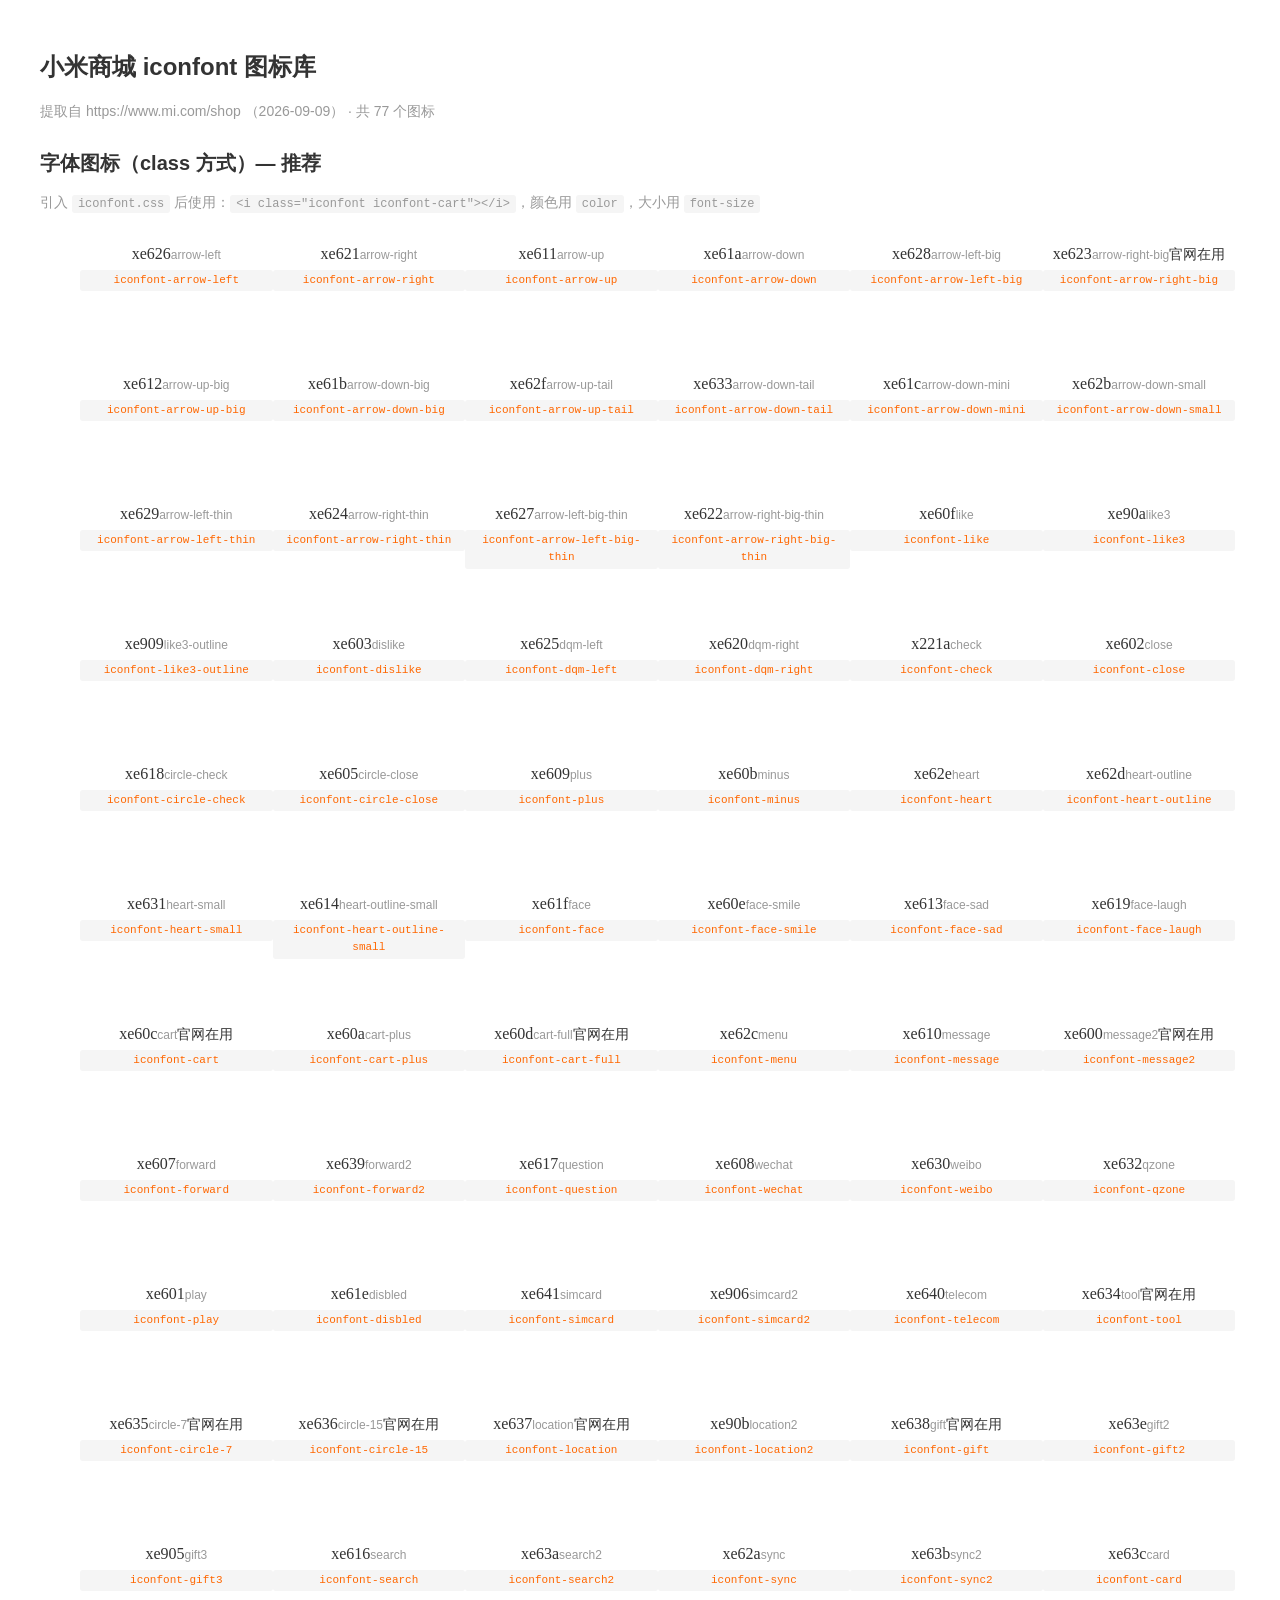
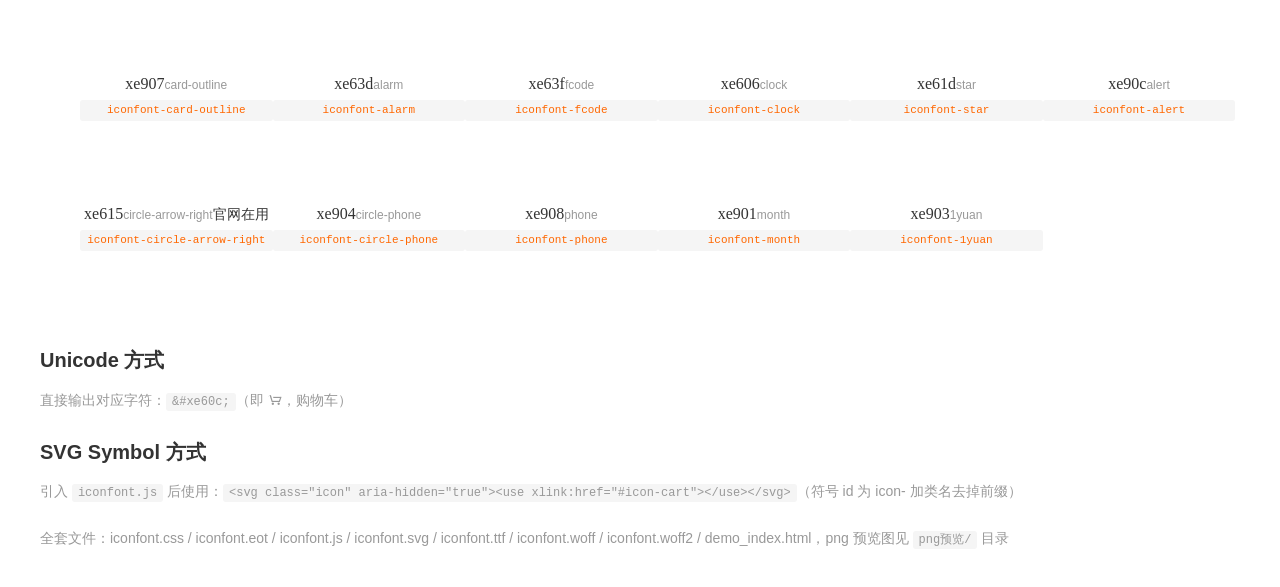
==== css/ikconfont/demo_index.html @ 2e435bc8 "上传" ====
<!DOCTYPE html>
<html lang="zh-CN">
<head>
<meta charset="UTF-8">
<title>iconfont 图标库 — 小米商城</title>
<link rel="stylesheet" href="reset.css">
<link rel="stylesheet" href="demo.css">
<link rel="stylesheet" href="iconfont.css">
</head>
<body>
<div class="main">
  <h1 style="font-size:24px;margin-bottom:8px">小米商城 iconfont 图标库</h1>
  <p class="sub-title">提取自 https://www.mi.com/shop （2026-09-09） · 共 77 个图标</p>

  <h2 class="title">字体图标（class 方式）— 推荐</h2>
  <div class="sub-title">引入 <code>iconfont.css</code> 后使用：<code>&lt;i class="iconfont iconfont-cart"&gt;&lt;/i&gt;</code>，颜色用 <code>color</code>，大小用 <code>font-size</code></div>
  <ul class="icon_lists">
<li><i class="iconfont iconfont-arrow-left"></i><span class="name">arrow-left</span><code class="code">iconfont-arrow-left</code></li>
<li><i class="iconfont iconfont-arrow-right"></i><span class="name">arrow-right</span><code class="code">iconfont-arrow-right</code></li>
<li><i class="iconfont iconfont-arrow-up"></i><span class="name">arrow-up</span><code class="code">iconfont-arrow-up</code></li>
<li><i class="iconfont iconfont-arrow-down"></i><span class="name">arrow-down</span><code class="code">iconfont-arrow-down</code></li>
<li><i class="iconfont iconfont-arrow-left-big"></i><span class="name">arrow-left-big</span><code class="code">iconfont-arrow-left-big</code></li>
<li><i class="iconfont iconfont-arrow-right-big"></i><span class="name">arrow-right-big</span><span class="used-badge">官网在用</span><code class="code">iconfont-arrow-right-big</code></li>
<li><i class="iconfont iconfont-arrow-up-big"></i><span class="name">arrow-up-big</span><code class="code">iconfont-arrow-up-big</code></li>
<li><i class="iconfont iconfont-arrow-down-big"></i><span class="name">arrow-down-big</span><code class="code">iconfont-arrow-down-big</code></li>
<li><i class="iconfont iconfont-arrow-up-tail"></i><span class="name">arrow-up-tail</span><code class="code">iconfont-arrow-up-tail</code></li>
<li><i class="iconfont iconfont-arrow-down-tail"></i><span class="name">arrow-down-tail</span><code class="code">iconfont-arrow-down-tail</code></li>
<li><i class="iconfont iconfont-arrow-down-mini"></i><span class="name">arrow-down-mini</span><code class="code">iconfont-arrow-down-mini</code></li>
<li><i class="iconfont iconfont-arrow-down-small"></i><span class="name">arrow-down-small</span><code class="code">iconfont-arrow-down-small</code></li>
<li><i class="iconfont iconfont-arrow-left-thin"></i><span class="name">arrow-left-thin</span><code class="code">iconfont-arrow-left-thin</code></li>
<li><i class="iconfont iconfont-arrow-right-thin"></i><span class="name">arrow-right-thin</span><code class="code">iconfont-arrow-right-thin</code></li>
<li><i class="iconfont iconfont-arrow-left-big-thin"></i><span class="name">arrow-left-big-thin</span><code class="code">iconfont-arrow-left-big-thin</code></li>
<li><i class="iconfont iconfont-arrow-right-big-thin"></i><span class="name">arrow-right-big-thin</span><code class="code">iconfont-arrow-right-big-thin</code></li>
<li><i class="iconfont iconfont-like"></i><span class="name">like</span><code class="code">iconfont-like</code></li>
<li><i class="iconfont iconfont-like3"></i><span class="name">like3</span><code class="code">iconfont-like3</code></li>
<li><i class="iconfont iconfont-like3-outline"></i><span class="name">like3-outline</span><code class="code">iconfont-like3-outline</code></li>
<li><i class="iconfont iconfont-dislike"></i><span class="name">dislike</span><code class="code">iconfont-dislike</code></li>
<li><i class="iconfont iconfont-dqm-left"></i><span class="name">dqm-left</span><code class="code">iconfont-dqm-left</code></li>
<li><i class="iconfont iconfont-dqm-right"></i><span class="name">dqm-right</span><code class="code">iconfont-dqm-right</code></li>
<li><i class="iconfont iconfont-check"></i><span class="name">check</span><code class="code">iconfont-check</code></li>
<li><i class="iconfont iconfont-close"></i><span class="name">close</span><code class="code">iconfont-close</code></li>
<li><i class="iconfont iconfont-circle-check"></i><span class="name">circle-check</span><code class="code">iconfont-circle-check</code></li>
<li><i class="iconfont iconfont-circle-close"></i><span class="name">circle-close</span><code class="code">iconfont-circle-close</code></li>
<li><i class="iconfont iconfont-plus"></i><span class="name">plus</span><code class="code">iconfont-plus</code></li>
<li><i class="iconfont iconfont-minus"></i><span class="name">minus</span><code class="code">iconfont-minus</code></li>
<li><i class="iconfont iconfont-heart"></i><span class="name">heart</span><code class="code">iconfont-heart</code></li>
<li><i class="iconfont iconfont-heart-outline"></i><span class="name">heart-outline</span><code class="code">iconfont-heart-outline</code></li>
<li><i class="iconfont iconfont-heart-small"></i><span class="name">heart-small</span><code class="code">iconfont-heart-small</code></li>
<li><i class="iconfont iconfont-heart-outline-small"></i><span class="name">heart-outline-small</span><code class="code">iconfont-heart-outline-small</code></li>
<li><i class="iconfont iconfont-face"></i><span class="name">face</span><code class="code">iconfont-face</code></li>
<li><i class="iconfont iconfont-face-smile"></i><span class="name">face-smile</span><code class="code">iconfont-face-smile</code></li>
<li><i class="iconfont iconfont-face-sad"></i><span class="name">face-sad</span><code class="code">iconfont-face-sad</code></li>
<li><i class="iconfont iconfont-face-laugh"></i><span class="name">face-laugh</span><code class="code">iconfont-face-laugh</code></li>
<li><i class="iconfont iconfont-cart"></i><span class="name">cart</span><span class="used-badge">官网在用</span><code class="code">iconfont-cart</code></li>
<li><i class="iconfont iconfont-cart-plus"></i><span class="name">cart-plus</span><code class="code">iconfont-cart-plus</code></li>
<li><i class="iconfont iconfont-cart-full"></i><span class="name">cart-full</span><span class="used-badge">官网在用</span><code class="code">iconfont-cart-full</code></li>
<li><i class="iconfont iconfont-menu"></i><span class="name">menu</span><code class="code">iconfont-menu</code></li>
<li><i class="iconfont iconfont-message"></i><span class="name">message</span><code class="code">iconfont-message</code></li>
<li><i class="iconfont iconfont-message2"></i><span class="name">message2</span><span class="used-badge">官网在用</span><code class="code">iconfont-message2</code></li>
<li><i class="iconfont iconfont-forward"></i><span class="name">forward</span><code class="code">iconfont-forward</code></li>
<li><i class="iconfont iconfont-forward2"></i><span class="name">forward2</span><code class="code">iconfont-forward2</code></li>
<li><i class="iconfont iconfont-question"></i><span class="name">question</span><code class="code">iconfont-question</code></li>
<li><i class="iconfont iconfont-wechat"></i><span class="name">wechat</span><code class="code">iconfont-wechat</code></li>
<li><i class="iconfont iconfont-weibo"></i><span class="name">weibo</span><code class="code">iconfont-weibo</code></li>
<li><i class="iconfont iconfont-qzone"></i><span class="name">qzone</span><code class="code">iconfont-qzone</code></li>
<li><i class="iconfont iconfont-play"></i><span class="name">play</span><code class="code">iconfont-play</code></li>
<li><i class="iconfont iconfont-disbled"></i><span class="name">disbled</span><code class="code">iconfont-disbled</code></li>
<li><i class="iconfont iconfont-simcard"></i><span class="name">simcard</span><code class="code">iconfont-simcard</code></li>
<li><i class="iconfont iconfont-simcard2"></i><span class="name">simcard2</span><code class="code">iconfont-simcard2</code></li>
<li><i class="iconfont iconfont-telecom"></i><span class="name">telecom</span><code class="code">iconfont-telecom</code></li>
<li><i class="iconfont iconfont-tool"></i><span class="name">tool</span><span class="used-badge">官网在用</span><code class="code">iconfont-tool</code></li>
<li><i class="iconfont iconfont-circle-7"></i><span class="name">circle-7</span><span class="used-badge">官网在用</span><code class="code">iconfont-circle-7</code></li>
<li><i class="iconfont iconfont-circle-15"></i><span class="name">circle-15</span><span class="used-badge">官网在用</span><code class="code">iconfont-circle-15</code></li>
<li><i class="iconfont iconfont-location"></i><span class="name">location</span><span class="used-badge">官网在用</span><code class="code">iconfont-location</code></li>
<li><i class="iconfont iconfont-location2"></i><span class="name">location2</span><code class="code">iconfont-location2</code></li>
<li><i class="iconfont iconfont-gift"></i><span class="name">gift</span><span class="used-badge">官网在用</span><code class="code">iconfont-gift</code></li>
<li><i class="iconfont iconfont-gift2"></i><span class="name">gift2</span><code class="code">iconfont-gift2</code></li>
<li><i class="iconfont iconfont-gift3"></i><span class="name">gift3</span><code class="code">iconfont-gift3</code></li>
<li><i class="iconfont iconfont-search"></i><span class="name">search</span><code class="code">iconfont-search</code></li>
<li><i class="iconfont iconfont-search2"></i><span class="name">search2</span><code class="code">iconfont-search2</code></li>
<li><i class="iconfont iconfont-sync"></i><span class="name">sync</span><code class="code">iconfont-sync</code></li>
<li><i class="iconfont iconfont-sync2"></i><span class="name">sync2</span><code class="code">iconfont-sync2</code></li>
<li><i class="iconfont iconfont-card"></i><span class="name">card</span><code class="code">iconfont-card</code></li>
<li><i class="iconfont iconfont-card-outline"></i><span class="name">card-outline</span><code class="code">iconfont-card-outline</code></li>
<li><i class="iconfont iconfont-alarm"></i><span class="name">alarm</span><code class="code">iconfont-alarm</code></li>
<li><i class="iconfont iconfont-fcode"></i><span class="name">fcode</span><code class="code">iconfont-fcode</code></li>
<li><i class="iconfont iconfont-clock"></i><span class="name">clock</span><code class="code">iconfont-clock</code></li>
<li><i class="iconfont iconfont-star"></i><span class="name">star</span><code class="code">iconfont-star</code></li>
<li><i class="iconfont iconfont-alert"></i><span class="name">alert</span><code class="code">iconfont-alert</code></li>
<li><i class="iconfont iconfont-circle-arrow-right"></i><span class="name">circle-arrow-right</span><span class="used-badge">官网在用</span><code class="code">iconfont-circle-arrow-right</code></li>
<li><i class="iconfont iconfont-circle-phone"></i><span class="name">circle-phone</span><code class="code">iconfont-circle-phone</code></li>
<li><i class="iconfont iconfont-phone"></i><span class="name">phone</span><code class="code">iconfont-phone</code></li>
<li><i class="iconfont iconfont-month"></i><span class="name">month</span><code class="code">iconfont-month</code></li>
<li><i class="iconfont iconfont-1yuan"></i><span class="name">1yuan</span><code class="code">iconfont-1yuan</code></li>
  </ul>

  <h2 class="title">Unicode 方式</h2>
  <div class="sub-title">直接输出对应字符：<code>&amp;#xe60c;</code>（即 <span style="font-family:iconfont">&#xe60c;</span>，购物车）</div>

  <h2 class="title">SVG Symbol 方式</h2>
  <div class="sub-title">引入 <code>iconfont.js</code> 后使用：<code>&lt;svg class="icon" aria-hidden="true"&gt;&lt;use xlink:href="#icon-cart"&gt;&lt;/use&gt;&lt;/svg&gt;</code>（符号 id 为 icon- 加类名去掉前缀）</div>

  <p class="sub-title" style="margin-top:24px">全套文件：iconfont.css / iconfont.eot / iconfont.js / iconfont.svg / iconfont.ttf / iconfont.woff / iconfont.woff2 / demo_index.html，png 预览图见 <code>png预览/</code> 目录</p>
</div>
</body>
</html>
---- css/ikconfont/demo.css ----
/* demo.css */
body,html{height:100%}
body{font-family:'Helvetica Neue',Helvetica,'PingFang SC','Microsoft YaHei',Arial,sans-serif;background:#fff;color:#333;font-size:14px;line-height:1.6}
.main{padding:24px 32px}
.icon_lists{overflow:hidden}
.icon_lists li{float:left;width:16.6%;height:110px;margin:10px 0;list-style:none;text-align:center;transition:background .2s}
.icon_lists li:hover{background:#f5f5f5;border-radius:6px}
.icon_lists .icon{font-size:36px;color:#333;line-height:1.2;margin-bottom:8px;display:block}
.icon_lists .name{font-size:12px;color:#999;word-break:break-all}
.icon_lists .code{display:block;margin-top:4px;font-size:11px;color:#ff6700}
.title{font-size:20px;font-weight:600;margin:24px 0 12px}
.sub-title{font-size:14px;color:#999;margin-bottom:16px}
.mark{background:#fffbe6;padding:2px 6px;border-radius:3px;font-size:12px;color:#ad6800}
code{font-family:Consolas,Menlo,monospace;background:#f5f5f5;padding:2px 6px;border-radius:3px;font-size:12px}
---- css/ikconfont/iconfont.css ----
/* 小米商城 iconfont 字体图标库 — 提取自 mi.com（2026-09-09） */
@font-face {
  font-family: "iconfont";
  src: url("iconfont.eot"); /* IE9 */
  src: url("iconfont.eot?#iefix") format("embedded-opentype"), /* IE6-IE8 */
       url("iconfont.woff2") format("woff2"),
       url("iconfont.woff") format("woff"),
       url("iconfont.ttf") format("truetype"),
       url("iconfont.svg#iconfont") format("svg"); /* iOS 4.1- */
  font-weight: normal;
  font-style: normal;
  font-display: block;
}

[class^="iconfont-"], [class*=" iconfont-"] {
  font-family: "iconfont" !important;
  font-size: 16px;
  font-style: normal;
  -webkit-font-smoothing: antialiased;
  -moz-osx-font-smoothing: grayscale;
}
.iconfont-arrow-left:before { content: "\xe626"; }
.iconfont-arrow-right:before { content: "\xe621"; }
.iconfont-arrow-up:before { content: "\xe611"; }
.iconfont-arrow-down:before { content: "\xe61a"; }
.iconfont-arrow-left-big:before { content: "\xe628"; }
.iconfont-arrow-right-big:before { content: "\xe623"; }
.iconfont-arrow-up-big:before { content: "\xe612"; }
.iconfont-arrow-down-big:before { content: "\xe61b"; }
.iconfont-arrow-up-tail:before { content: "\xe62f"; }
.iconfont-arrow-down-tail:before { content: "\xe633"; }
.iconfont-arrow-down-mini:before { content: "\xe61c"; }
.iconfont-arrow-down-small:before { content: "\xe62b"; }
.iconfont-arrow-left-thin:before { content: "\xe629"; }
.iconfont-arrow-right-thin:before { content: "\xe624"; }
.iconfont-arrow-left-big-thin:before { content: "\xe627"; }
.iconfont-arrow-right-big-thin:before { content: "\xe622"; }
.iconfont-like:before { content: "\xe60f"; }
.iconfont-like3:before { content: "\xe90a"; }
.iconfont-like3-outline:before { content: "\xe909"; }
.iconfont-dislike:before { content: "\xe603"; }
.iconfont-dqm-left:before { content: "\xe625"; }
.iconfont-dqm-right:before { content: "\xe620"; }
.iconfont-check:before { content: "\x221a"; }
.iconfont-close:before { content: "\xe602"; }
.iconfont-circle-check:before { content: "\xe618"; }
.iconfont-circle-close:before { content: "\xe605"; }
.iconfont-plus:before { content: "\xe609"; }
.iconfont-minus:before { content: "\xe60b"; }
.iconfont-heart:before { content: "\xe62e"; }
.iconfont-heart-outline:before { content: "\xe62d"; }
.iconfont-heart-small:before { content: "\xe631"; }
.iconfont-heart-outline-small:before { content: "\xe614"; }
.iconfont-face:before { content: "\xe61f"; }
.iconfont-face-smile:before { content: "\xe60e"; }
.iconfont-face-sad:before { content: "\xe613"; }
.iconfont-face-laugh:before { content: "\xe619"; }
.iconfont-cart:before { content: "\xe60c"; }
.iconfont-cart-plus:before { content: "\xe60a"; }
.iconfont-cart-full:before { content: "\xe60d"; }
.iconfont-menu:before { content: "\xe62c"; }
.iconfont-message:before { content: "\xe610"; }
.iconfont-message2:before { content: "\xe600"; }
.iconfont-forward:before { content: "\xe607"; }
.iconfont-forward2:before { content: "\xe639"; }
.iconfont-question:before { content: "\xe617"; }
.iconfont-wechat:before { content: "\xe608"; }
.iconfont-weibo:before { content: "\xe630"; }
.iconfont-qzone:before { content: "\xe632"; }
.iconfont-play:before { content: "\xe601"; }
.iconfont-disbled:before { content: "\xe61e"; }
.iconfont-simcard:before { content: "\xe641"; }
.iconfont-simcard2:before { content: "\xe906"; }
.iconfont-telecom:before { content: "\xe640"; }
.iconfont-tool:before { content: "\xe634"; }
.iconfont-circle-7:before { content: "\xe635"; }
.iconfont-circle-15:before { content: "\xe636"; }
.iconfont-location:before { content: "\xe637"; }
.iconfont-location2:before { content: "\xe90b"; }
.iconfont-gift:before { content: "\xe638"; }
.iconfont-gift2:before { content: "\xe63e"; }
.iconfont-gift3:before { content: "\xe905"; }
.iconfont-search:before { content: "\xe616"; }
.iconfont-search2:before { content: "\xe63a"; }
.iconfont-sync:before { content: "\xe62a"; }
.iconfont-sync2:before { content: "\xe63b"; }
.iconfont-card:before { content: "\xe63c"; }
.iconfont-card-outline:before { content: "\xe907"; }
.iconfont-alarm:before { content: "\xe63d"; }
.iconfont-fcode:before { content: "\xe63f"; }
.iconfont-clock:before { content: "\xe606"; }
.iconfont-star:before { content: "\xe61d"; }
.iconfont-alert:before { content: "\xe90c"; }
.iconfont-circle-arrow-right:before { content: "\xe615"; }
.iconfont-circle-phone:before { content: "\xe904"; }
.iconfont-phone:before { content: "\xe908"; }
.iconfont-month:before { content: "\xe901"; }
.iconfont-1yuan:before { content: "\xe903"; }
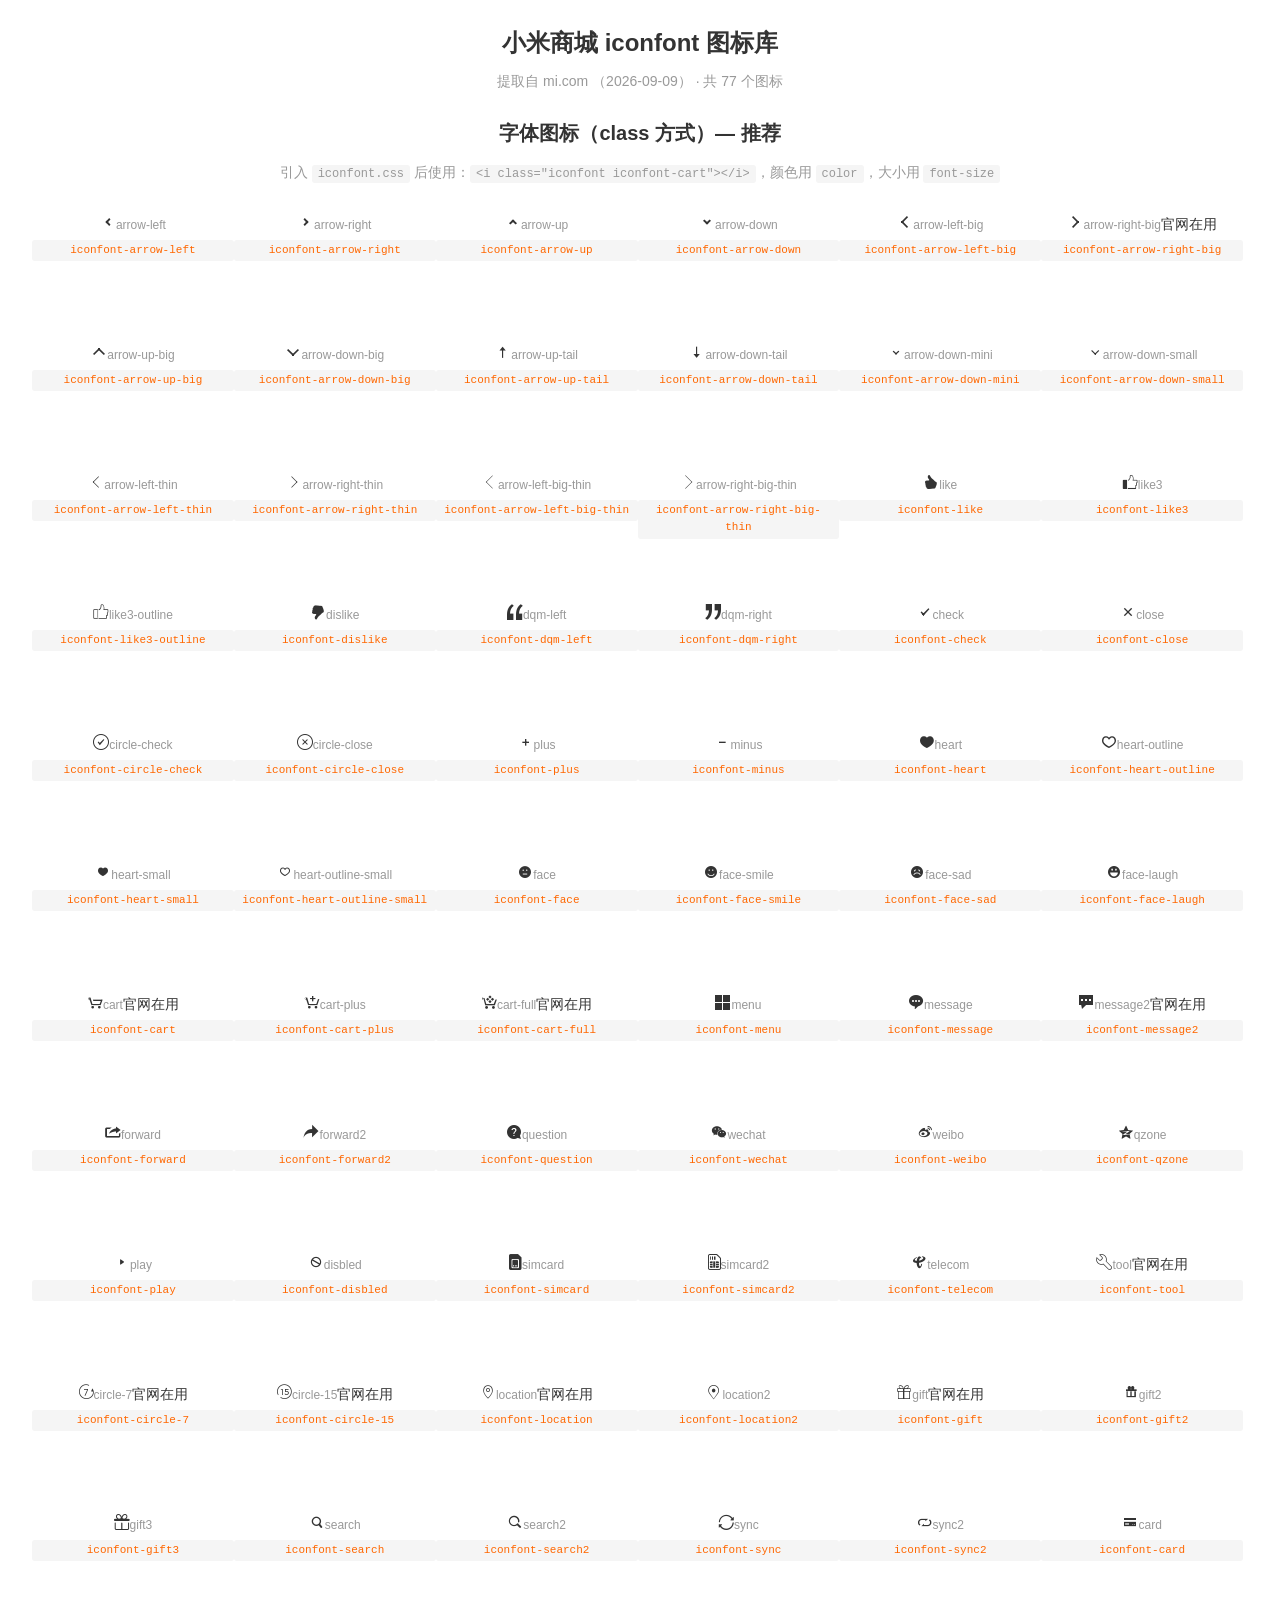
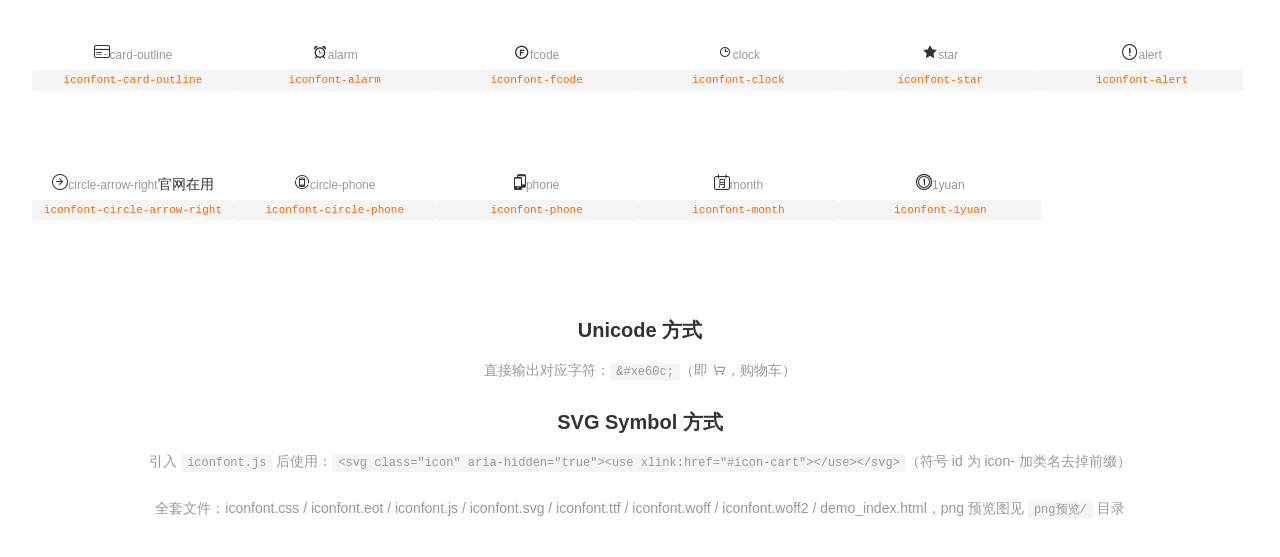
==== commit d2381660: "广告" ====
--- a/css/ikconfont/demo_index.html
+++ b/css/ikconfont/demo_index.html
@@ -3,14 +3,14 @@
 <head>
 <meta charset="UTF-8">
 <title>iconfont 图标库 — 小米商城</title>
-<link rel="stylesheet" href="reset.css">
-<link rel="stylesheet" href="demo.css">
-<link rel="stylesheet" href="iconfont.css">
+<link rel="stylesheet" href="/css/reset.css">
+<link rel="stylesheet" href="/css/ikconfont/demo.css">
+<link rel="stylesheet" href="/css/ikconfont/iconfont.css">
 </head>
 <body>
 <div class="main">
   <h1 style="font-size:24px;margin-bottom:8px">小米商城 iconfont 图标库</h1>
-  <p class="sub-title">提取自 https://www.mi.com/shop （2026-09-09） · 共 77 个图标</p>
+  <p class="sub-title">提取自 mi.com （2026-09-09） · 共 77 个图标</p>
 
   <h2 class="title">字体图标（class 方式）— 推荐</h2>
   <div class="sub-title">引入 <code>iconfont.css</code> 后使用：<code>&lt;i class="iconfont iconfont-cart"&gt;&lt;/i&gt;</code>，颜色用 <code>color</code>，大小用 <code>font-size</code></div>
--- a/css/ikconfont/iconfont.css
+++ b/css/ikconfont/iconfont.css
@@ -1,12 +1,12 @@
 /* 小米商城 iconfont 字体图标库 — 提取自 mi.com（2026-09-09） */
 @font-face {
   font-family: "iconfont";
-  src: url("iconfont.eot"); /* IE9 */
-  src: url("iconfont.eot?#iefix") format("embedded-opentype"), /* IE6-IE8 */
-       url("iconfont.woff2") format("woff2"),
-       url("iconfont.woff") format("woff"),
-       url("iconfont.ttf") format("truetype"),
-       url("iconfont.svg#iconfont") format("svg"); /* iOS 4.1- */
+  src: url("/css/ikconfont/iconfont.eot"); /* IE9 */
+  src: url("/css/ikconfont/iconfont.eot?#iefix") format("embedded-opentype"), /* IE6-IE8 */
+       url("/css/ikconfont/iconfont.woff2") format("woff2"),
+       url("/css/ikconfont/iconfont.woff") format("woff"),
+       url("/css/ikconfont/iconfont.ttf") format("truetype"),
+       url("/css/ikconfont/iconfont.svg#iconfont") format("svg"); /* iOS 4.1- */
   font-weight: normal;
   font-style: normal;
   font-display: block;
@@ -19,80 +19,80 @@
   -webkit-font-smoothing: antialiased;
   -moz-osx-font-smoothing: grayscale;
 }
-.iconfont-arrow-left:before { content: "\xe626"; }
-.iconfont-arrow-right:before { content: "\xe621"; }
-.iconfont-arrow-up:before { content: "\xe611"; }
-.iconfont-arrow-down:before { content: "\xe61a"; }
-.iconfont-arrow-left-big:before { content: "\xe628"; }
-.iconfont-arrow-right-big:before { content: "\xe623"; }
-.iconfont-arrow-up-big:before { content: "\xe612"; }
-.iconfont-arrow-down-big:before { content: "\xe61b"; }
-.iconfont-arrow-up-tail:before { content: "\xe62f"; }
-.iconfont-arrow-down-tail:before { content: "\xe633"; }
-.iconfont-arrow-down-mini:before { content: "\xe61c"; }
-.iconfont-arrow-down-small:before { content: "\xe62b"; }
-.iconfont-arrow-left-thin:before { content: "\xe629"; }
-.iconfont-arrow-right-thin:before { content: "\xe624"; }
-.iconfont-arrow-left-big-thin:before { content: "\xe627"; }
-.iconfont-arrow-right-big-thin:before { content: "\xe622"; }
-.iconfont-like:before { content: "\xe60f"; }
-.iconfont-like3:before { content: "\xe90a"; }
-.iconfont-like3-outline:before { content: "\xe909"; }
-.iconfont-dislike:before { content: "\xe603"; }
-.iconfont-dqm-left:before { content: "\xe625"; }
-.iconfont-dqm-right:before { content: "\xe620"; }
-.iconfont-check:before { content: "\x221a"; }
-.iconfont-close:before { content: "\xe602"; }
-.iconfont-circle-check:before { content: "\xe618"; }
-.iconfont-circle-close:before { content: "\xe605"; }
-.iconfont-plus:before { content: "\xe609"; }
-.iconfont-minus:before { content: "\xe60b"; }
-.iconfont-heart:before { content: "\xe62e"; }
-.iconfont-heart-outline:before { content: "\xe62d"; }
-.iconfont-heart-small:before { content: "\xe631"; }
-.iconfont-heart-outline-small:before { content: "\xe614"; }
-.iconfont-face:before { content: "\xe61f"; }
-.iconfont-face-smile:before { content: "\xe60e"; }
-.iconfont-face-sad:before { content: "\xe613"; }
-.iconfont-face-laugh:before { content: "\xe619"; }
-.iconfont-cart:before { content: "\xe60c"; }
-.iconfont-cart-plus:before { content: "\xe60a"; }
-.iconfont-cart-full:before { content: "\xe60d"; }
-.iconfont-menu:before { content: "\xe62c"; }
-.iconfont-message:before { content: "\xe610"; }
-.iconfont-message2:before { content: "\xe600"; }
-.iconfont-forward:before { content: "\xe607"; }
-.iconfont-forward2:before { content: "\xe639"; }
-.iconfont-question:before { content: "\xe617"; }
-.iconfont-wechat:before { content: "\xe608"; }
-.iconfont-weibo:before { content: "\xe630"; }
-.iconfont-qzone:before { content: "\xe632"; }
-.iconfont-play:before { content: "\xe601"; }
-.iconfont-disbled:before { content: "\xe61e"; }
-.iconfont-simcard:before { content: "\xe641"; }
-.iconfont-simcard2:before { content: "\xe906"; }
-.iconfont-telecom:before { content: "\xe640"; }
-.iconfont-tool:before { content: "\xe634"; }
-.iconfont-circle-7:before { content: "\xe635"; }
-.iconfont-circle-15:before { content: "\xe636"; }
-.iconfont-location:before { content: "\xe637"; }
-.iconfont-location2:before { content: "\xe90b"; }
-.iconfont-gift:before { content: "\xe638"; }
-.iconfont-gift2:before { content: "\xe63e"; }
-.iconfont-gift3:before { content: "\xe905"; }
-.iconfont-search:before { content: "\xe616"; }
-.iconfont-search2:before { content: "\xe63a"; }
-.iconfont-sync:before { content: "\xe62a"; }
-.iconfont-sync2:before { content: "\xe63b"; }
-.iconfont-card:before { content: "\xe63c"; }
-.iconfont-card-outline:before { content: "\xe907"; }
-.iconfont-alarm:before { content: "\xe63d"; }
-.iconfont-fcode:before { content: "\xe63f"; }
-.iconfont-clock:before { content: "\xe606"; }
-.iconfont-star:before { content: "\xe61d"; }
-.iconfont-alert:before { content: "\xe90c"; }
-.iconfont-circle-arrow-right:before { content: "\xe615"; }
-.iconfont-circle-phone:before { content: "\xe904"; }
-.iconfont-phone:before { content: "\xe908"; }
-.iconfont-month:before { content: "\xe901"; }
-.iconfont-1yuan:before { content: "\xe903"; }+.iconfont-arrow-left:before { content: "\e626"; }
+.iconfont-arrow-right:before { content: "\e621"; }
+.iconfont-arrow-up:before { content: "\e611"; }
+.iconfont-arrow-down:before { content: "\e61a"; }
+.iconfont-arrow-left-big:before { content: "\e628"; }
+.iconfont-arrow-right-big:before { content: "\e623"; }
+.iconfont-arrow-up-big:before { content: "\e612"; }
+.iconfont-arrow-down-big:before { content: "\e61b"; }
+.iconfont-arrow-up-tail:before { content: "\e62f"; }
+.iconfont-arrow-down-tail:before { content: "\e633"; }
+.iconfont-arrow-down-mini:before { content: "\e61c"; }
+.iconfont-arrow-down-small:before { content: "\e62b"; }
+.iconfont-arrow-left-thin:before { content: "\e629"; }
+.iconfont-arrow-right-thin:before { content: "\e624"; }
+.iconfont-arrow-left-big-thin:before { content: "\e627"; }
+.iconfont-arrow-right-big-thin:before { content: "\e622"; }
+.iconfont-like:before { content: "\e60f"; }
+.iconfont-like3:before { content: "\e90a"; }
+.iconfont-like3-outline:before { content: "\e909"; }
+.iconfont-dislike:before { content: "\e603"; }
+.iconfont-dqm-left:before { content: "\e625"; }
+.iconfont-dqm-right:before { content: "\e620"; }
+.iconfont-check:before { content: "\221a"; }
+.iconfont-close:before { content: "\e602"; }
+.iconfont-circle-check:before { content: "\e618"; }
+.iconfont-circle-close:before { content: "\e605"; }
+.iconfont-plus:before { content: "\e609"; }
+.iconfont-minus:before { content: "\e60b"; }
+.iconfont-heart:before { content: "\e62e"; }
+.iconfont-heart-outline:before { content: "\e62d"; }
+.iconfont-heart-small:before { content: "\e631"; }
+.iconfont-heart-outline-small:before { content: "\e614"; }
+.iconfont-face:before { content: "\e61f"; }
+.iconfont-face-smile:before { content: "\e60e"; }
+.iconfont-face-sad:before { content: "\e613"; }
+.iconfont-face-laugh:before { content: "\e619"; }
+.iconfont-cart:before { content: "\e60c"; }
+.iconfont-cart-plus:before { content: "\e60a"; }
+.iconfont-cart-full:before { content: "\e60d"; }
+.iconfont-menu:before { content: "\e62c"; }
+.iconfont-message:before { content: "\e610"; }
+.iconfont-message2:before { content: "\e600"; }
+.iconfont-forward:before { content: "\e607"; }
+.iconfont-forward2:before { content: "\e639"; }
+.iconfont-question:before { content: "\e617"; }
+.iconfont-wechat:before { content: "\e608"; }
+.iconfont-weibo:before { content: "\e630"; }
+.iconfont-qzone:before { content: "\e632"; }
+.iconfont-play:before { content: "\e601"; }
+.iconfont-disbled:before { content: "\e61e"; }
+.iconfont-simcard:before { content: "\e641"; }
+.iconfont-simcard2:before { content: "\e906"; }
+.iconfont-telecom:before { content: "\e640"; }
+.iconfont-tool:before { content: "\e634"; }
+.iconfont-circle-7:before { content: "\e635"; }
+.iconfont-circle-15:before { content: "\e636"; }
+.iconfont-location:before { content: "\e637"; }
+.iconfont-location2:before { content: "\e90b"; }
+.iconfont-gift:before { content: "\e638"; }
+.iconfont-gift2:before { content: "\e63e"; }
+.iconfont-gift3:before { content: "\e905"; }
+.iconfont-search:before { content: "\e616"; }
+.iconfont-search2:before { content: "\e63a"; }
+.iconfont-sync:before { content: "\e62a"; }
+.iconfont-sync2:before { content: "\e63b"; }
+.iconfont-card:before { content: "\e63c"; }
+.iconfont-card-outline:before { content: "\e907"; }
+.iconfont-alarm:before { content: "\e63d"; }
+.iconfont-fcode:before { content: "\e63f"; }
+.iconfont-clock:before { content: "\e606"; }
+.iconfont-star:before { content: "\e61d"; }
+.iconfont-alert:before { content: "\e90c"; }
+.iconfont-circle-arrow-right:before { content: "\e615"; }
+.iconfont-circle-phone:before { content: "\e904"; }
+.iconfont-phone:before { content: "\e908"; }
+.iconfont-month:before { content: "\e901"; }
+.iconfont-1yuan:before { content: "\e903"; }
